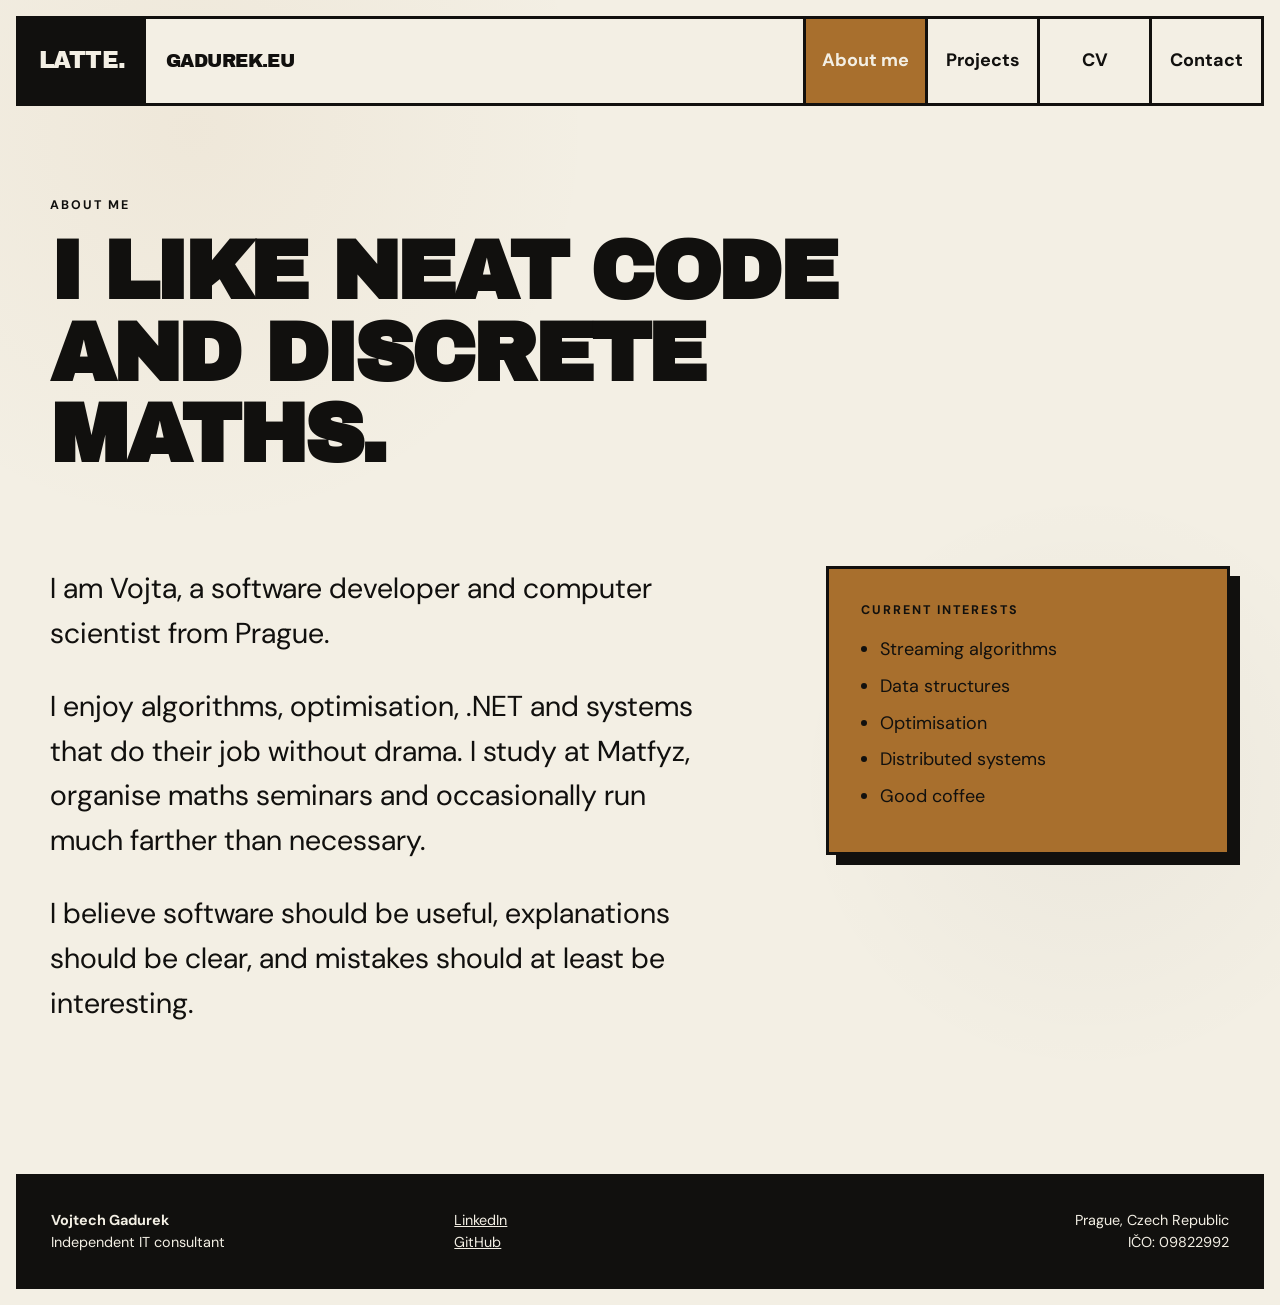
==== about-me/index.html @ 0bbaf5ac "Complete multi-page latte consultancy site" ====
<!doctype html>
<html lang="en">
<head>
  <meta charset="utf-8"><meta name="viewport" content="width=device-width, initial-scale=1">
  <meta name="description" content="About Vojtech Gadurek, an independent software consultant and computer scientist in Prague.">
  <title>About me — Vojtech Gadurek</title>
  <link rel="icon" href="/assets/latte-logo.png"><link rel="stylesheet" href="/assets/styles.css">
</head>
<body>
  <a class="skip-link" href="#main">Skip to content</a>
  <header class="site-header">
    <a class="brand" href="/"><span class="brand-mark">LATTE.</span><span class="brand-name">GADUREK.EU</span></a>
    <button class="menu-button" type="button" aria-expanded="false" aria-controls="site-nav">Menu</button>
    <nav id="site-nav" class="site-nav" aria-label="Main navigation"><a aria-current="page" href="/about-me/">About me</a><a href="/projects/">Projects</a><a href="/cv/">CV</a><a href="/contact/">Contact</a></nav>
  </header>
  <main id="main" class="page-shell inner-page">
    <header class="page-title"><p class="eyebrow">About me</p><h1>I like neat code<br>and discrete maths.</h1></header>
    <div class="about-layout">
      <div class="prose large-prose">
        <p>I am Vojta, a software developer and computer scientist from Prague.</p>
        <p>I enjoy algorithms, optimisation, .NET and systems that do their job without drama. I study at Matfyz, organise maths seminars and occasionally run much farther than necessary.</p>
        <p>I believe software should be useful, explanations should be clear, and mistakes should at least be interesting.</p>
      </div>
      <aside class="fact-card">
        <p class="eyebrow">Current interests</p>
        <ul><li>Streaming algorithms</li><li>Data structures</li><li>Optimisation</li><li>Distributed systems</li><li>Good coffee</li></ul>
      </aside>
    </div>
  </main>
  <footer class="site-footer"><div><strong>Vojtech Gadurek</strong><br>Independent IT consultant</div><div><a href="https://www.linkedin.com/in/vojtech-gadurek">LinkedIn</a><br><a href="https://github.com/vojtechgadurek">GitHub</a></div><div>Prague, Czech Republic<br>IČO: 09822992</div></footer>
  <script src="/assets/site.js"></script>
</body>
</html>
---- assets/styles.css ----
@import url('https://fonts.googleapis.com/css2?family=Archivo+Black&family=DM+Sans:wght@400;500;700&display=swap');

:root {
  --ink: #11100e;
  --paper: #f3efe4;
  --brown: #a86f2d;
  --white: #fffdf7;
  --line: 3px solid var(--ink);
  --display: "Archivo Black", Impact, sans-serif;
  --body: "DM Sans", Arial, sans-serif;
}

* { box-sizing: border-box; }
html { scroll-behavior: smooth; }
body {
  margin: 0;
  color: var(--ink);
  background:
    radial-gradient(circle at 15% 10%, rgba(168,111,45,.06), transparent 25%),
    radial-gradient(circle at 85% 60%, rgba(17,16,14,.035), transparent 22%),
    var(--paper);
  font-family: var(--body);
  font-size: 18px;
  line-height: 1.55;
}
a { color: inherit; }
img { display: block; max-width: 100%; }
.skip-link { position: fixed; left: 1rem; top: -5rem; z-index: 10; padding: .6rem 1rem; background: var(--ink); color: var(--white); }
.skip-link:focus { top: 1rem; }
.page-shell { width: min(1180px, calc(100% - 48px)); margin: 0 auto; }

.site-header {
  width: min(1280px, calc(100% - 32px));
  min-height: 90px;
  margin: 16px auto 0;
  border: var(--line);
  display: flex;
  align-items: stretch;
  justify-content: space-between;
  background: var(--paper);
}
.brand { display: flex; align-items: stretch; text-decoration: none; font-family: var(--display); letter-spacing: -.03em; }
.brand-mark { display: grid; place-items: center; padding: 0 1.25rem; color: var(--paper); background: var(--ink); font-size: 1.45rem; }
.brand-name { display: grid; place-items: center; padding: 0 1.25rem; font-size: 1.15rem; }
.site-nav { display: flex; align-items: stretch; }
.site-nav a { display: grid; place-items: center; min-width: 112px; padding: 0 1rem; border-left: var(--line); font-weight: 700; text-decoration: none; }
.site-nav a:hover, .site-nav a[aria-current="page"] { color: var(--paper); background: var(--brown); }
.menu-button { display: none; border: 0; border-left: var(--line); background: transparent; padding: 0 1.2rem; font: 700 1rem var(--body); }

.hero { min-height: 720px; display: grid; grid-template-columns: 1.1fr .9fr; align-items: center; gap: 5vw; padding-block: 70px; }
.eyebrow { margin: 0 0 1rem; font-weight: 700; font-size: .78rem; letter-spacing: .16em; text-transform: uppercase; }
h1, h2, h3 { font-family: var(--display); line-height: .98; letter-spacing: -.04em; text-transform: uppercase; }
h1 { margin: 0; font-size: clamp(3.7rem, 7vw, 7.2rem); }
h2 { margin: 0; font-size: clamp(2.2rem, 4vw, 4.2rem); }
h3 { font-size: 1.45rem; }
.lead { max-width: 670px; margin: 2rem 0; font-size: clamp(1.15rem, 2vw, 1.45rem); }
.actions { display: flex; align-items: center; gap: 1.5rem; flex-wrap: wrap; }
.button { display: inline-block; padding: .9rem 1.25rem; border: var(--line); color: var(--paper); background: var(--ink); box-shadow: 6px 6px 0 var(--brown); font: 700 1rem var(--body); text-decoration: none; cursor: pointer; }
.button:hover, .button:focus-visible { color: var(--ink); background: var(--brown); box-shadow: 3px 3px 0 var(--ink); transform: translate(3px, 3px); }
.text-link { font-weight: 700; text-underline-offset: .22em; }
.hero-logo { position: relative; margin: 0; transform: rotate(1.5deg); filter: contrast(1.05); }
.hero-logo::before { content: ""; position: absolute; inset: -12px 10px 12px -12px; border: var(--line); z-index: -1; background: var(--brown); }

.services { border-top: var(--line); padding-block: 90px; }
.section-heading { display: grid; grid-template-columns: .5fr 1fr; margin-bottom: 3rem; }
.service-grid { display: grid; grid-template-columns: repeat(3, 1fr); gap: 1.2rem; }
.service-card { min-height: 310px; padding: 1.5rem; border: var(--line); display: flex; flex-direction: column; background: var(--paper); }
.service-card.brown { background: var(--brown); }
.service-card h3 { margin: auto 0 1rem; }
.service-card p { margin: 0; }
.card-number { width: 2.8rem; height: 2.8rem; display: grid; place-items: center; border: 2px solid var(--ink); border-radius: 50%; font-weight: 700; }

.proof { margin-block: 40px 110px; padding: 4rem; border: var(--line); background: var(--brown); display: grid; grid-template-columns: .7fr 1fr; align-items: center; gap: 5vw; }
.proof > div > p:not(.eyebrow) { max-width: 620px; }
.stamp { justify-self: center; width: 210px; height: 210px; display: grid; place-items: center; border: 5px double var(--ink); border-radius: 50%; font-family: var(--display); font-size: 1.5rem; line-height: 1.1; text-align: center; transform: rotate(-8deg); }

.inner-page { min-height: 70vh; padding-block: 90px 120px; }
.page-title { max-width: 980px; margin-bottom: 90px; }
.page-title h1 { font-size: clamp(3.4rem, 6.5vw, 6.5rem); }
.about-layout, .contact-layout { display: grid; grid-template-columns: 1.25fr .75fr; gap: 8vw; align-items: start; }
.large-prose { font-size: clamp(1.25rem, 2.5vw, 1.8rem); }
.large-prose p:first-child { margin-top: 0; }
.fact-card, .contact-note { padding: 2rem; border: var(--line); background: var(--brown); box-shadow: 10px 10px 0 var(--ink); }
.fact-card ul, .contact-note ul { margin: 0; padding-left: 1.2rem; }
.fact-card li, .contact-note li { margin: .55rem 0; }

.project-list { border-top: var(--line); }
.project-item { display: grid; grid-template-columns: .35fr 1fr; gap: 4vw; padding: 3.2rem 0; border-bottom: var(--line); }
.project-item h2 { font-size: clamp(2rem, 4vw, 3.8rem); }
.project-item p { max-width: 760px; }
.project-meta, .tags { font-size: .8rem; font-weight: 700; letter-spacing: .1em; text-transform: uppercase; }
.tags { color: #6d481e; }

.cv-title { display: flex; justify-content: space-between; align-items: end; max-width: none; }
.cv-section { display: grid; grid-template-columns: .35fr 1fr; gap: 4vw; padding: 3rem 0; border-top: var(--line); }
.cv-section > h2 { font-size: 1.6rem; }
.timeline article { display: grid; grid-template-columns: 190px 1fr; gap: 2rem; padding: 0 0 2.5rem; }
.timeline h3 { margin: 0 0 .6rem; font-size: 1.3rem; }
.timeline p { margin: 0; }
.date { font-size: .82rem; font-weight: 700; letter-spacing: .06em; text-transform: uppercase; }
.skills-strip p { margin: 0; font-size: 1.25rem; font-weight: 700; }

.contact-form { display: grid; gap: 1.3rem; }
.field { display: grid; gap: .45rem; }
.field label { font-weight: 700; }
.field input, .field textarea { width: 100%; padding: .9rem; border: var(--line); border-radius: 0; color: var(--ink); background: var(--white); font: inherit; }
.field input:focus, .field textarea:focus { outline: 4px solid var(--brown); outline-offset: 2px; }
.contact-form .button { justify-self: start; }
.form-note, .small { font-size: .85rem; }

.site-footer { width: min(1280px, calc(100% - 32px)); margin: 0 auto 16px; padding: 2rem; border: var(--line); color: var(--paper); background: var(--ink); display: grid; grid-template-columns: 1fr 1fr 1fr; gap: 2rem; font-size: .9rem; }
.site-footer > div:last-child { text-align: right; }

@media (max-width: 850px) {
  body { font-size: 16px; }
  .page-shell { width: min(100% - 30px, 680px); }
  .site-header { position: relative; min-height: 70px; }
  .brand-name { display: none; }
  .menu-button { display: block; }
  .site-nav { display: none; position: absolute; left: -3px; right: -3px; top: 67px; z-index: 5; border: var(--line); background: var(--paper); }
  .site-nav.is-open { display: grid; }
  .site-nav a { min-height: 58px; border: 0; border-bottom: 2px solid var(--ink); }
  .site-nav a:last-child { border-bottom: 0; }
  .hero { min-height: auto; grid-template-columns: 1fr; padding-block: 60px 80px; }
  .hero-logo { width: min(88vw, 500px); margin: 20px auto 0; }
  .section-heading, .service-grid, .proof, .about-layout, .contact-layout, .project-item, .cv-section { grid-template-columns: 1fr; }
  .section-heading, .page-title { margin-bottom: 50px; }
  .service-card { min-height: 245px; }
  .proof { padding: 2.2rem; }
  .stamp { width: 160px; height: 160px; font-size: 1.2rem; }
  .cv-title { display: grid; gap: 2rem; justify-items: start; }
  .timeline article { grid-template-columns: 1fr; gap: .4rem; }
  .site-footer { grid-template-columns: 1fr; }
  .site-footer > div:last-child { text-align: left; }
}

@media (prefers-reduced-motion: reduce) { html { scroll-behavior: auto; } }
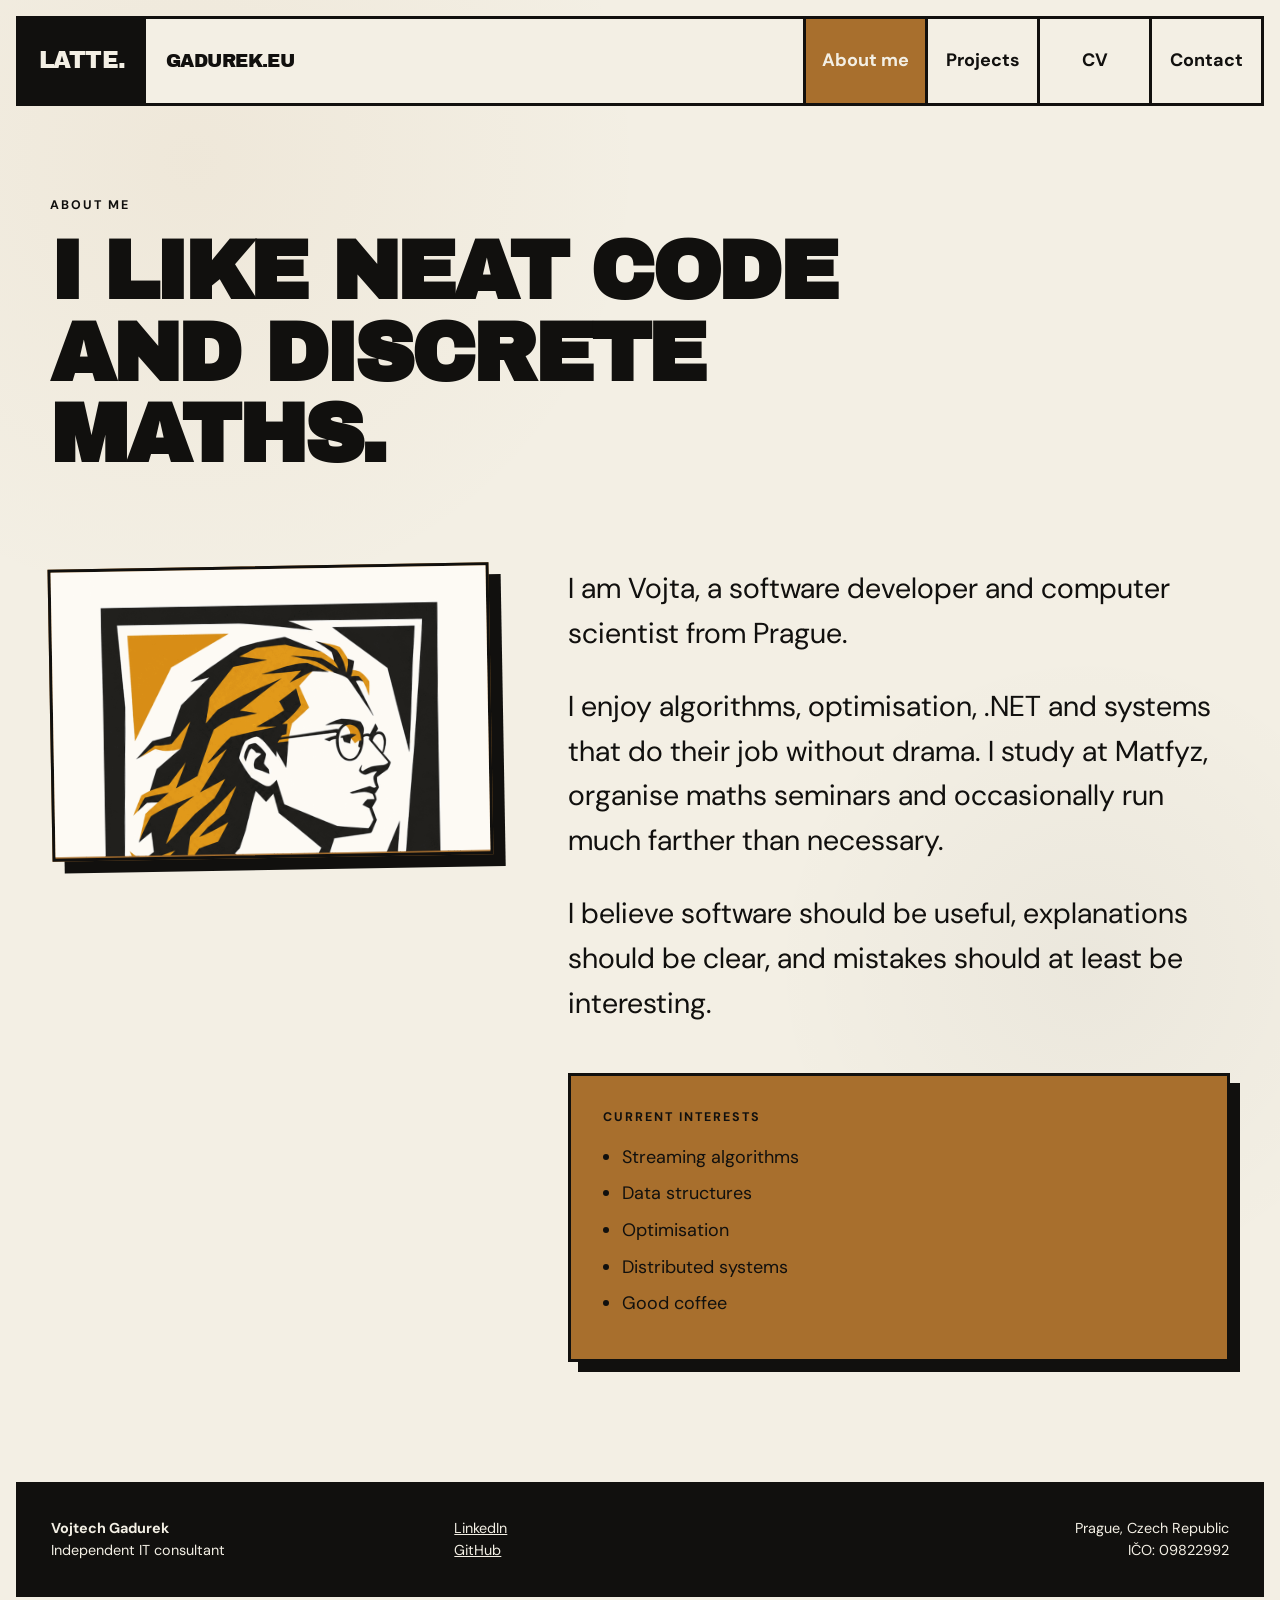
==== commit da6b1bc1: "Refine hero artwork and add portrait" ====
--- a/about-me/index.html
+++ b/about-me/index.html
@@ -16,15 +16,20 @@
   <main id="main" class="page-shell inner-page">
     <header class="page-title"><p class="eyebrow">About me</p><h1>I like neat code<br>and discrete maths.</h1></header>
     <div class="about-layout">
-      <div class="prose large-prose">
-        <p>I am Vojta, a software developer and computer scientist from Prague.</p>
-        <p>I enjoy algorithms, optimisation, .NET and systems that do their job without drama. I study at Matfyz, organise maths seminars and occasionally run much farther than necessary.</p>
-        <p>I believe software should be useful, explanations should be clear, and mistakes should at least be interesting.</p>
+      <figure class="portrait-card">
+        <img src="/assets/vojta-portrait.png" alt="Graphic portrait of Vojtech Gadurek in black, cream and coffee brown">
+      </figure>
+      <div class="about-copy">
+        <div class="prose large-prose">
+          <p>I am Vojta, a software developer and computer scientist from Prague.</p>
+          <p>I enjoy algorithms, optimisation, .NET and systems that do their job without drama. I study at Matfyz, organise maths seminars and occasionally run much farther than necessary.</p>
+          <p>I believe software should be useful, explanations should be clear, and mistakes should at least be interesting.</p>
+        </div>
+        <aside class="fact-card">
+          <p class="eyebrow">Current interests</p>
+          <ul><li>Streaming algorithms</li><li>Data structures</li><li>Optimisation</li><li>Distributed systems</li><li>Good coffee</li></ul>
+        </aside>
       </div>
-      <aside class="fact-card">
-        <p class="eyebrow">Current interests</p>
-        <ul><li>Streaming algorithms</li><li>Data structures</li><li>Optimisation</li><li>Distributed systems</li><li>Good coffee</li></ul>
-      </aside>
     </div>
   </main>
   <footer class="site-footer"><div><strong>Vojtech Gadurek</strong><br>Independent IT consultant</div><div><a href="https://www.linkedin.com/in/vojtech-gadurek">LinkedIn</a><br><a href="https://github.com/vojtechgadurek">GitHub</a></div><div>Prague, Czech Republic<br>IČO: 09822992</div></footer>
--- a/assets/styles.css
+++ b/assets/styles.css
@@ -47,7 +47,26 @@
 .site-nav a:hover, .site-nav a[aria-current="page"] { color: var(--paper); background: var(--brown); }
 .menu-button { display: none; border: 0; border-left: var(--line); background: transparent; padding: 0 1.2rem; font: 700 1rem var(--body); }
 
-.hero { min-height: 720px; display: grid; grid-template-columns: 1.1fr .9fr; align-items: center; gap: 5vw; padding-block: 70px; }
+.hero {
+  position: relative;
+  isolation: isolate;
+  min-height: 720px;
+  display: flex;
+  align-items: center;
+  overflow: hidden;
+  padding-block: 70px;
+}
+.hero::before {
+  content: "";
+  position: absolute;
+  inset: 0;
+  z-index: -1;
+  background: url('/assets/latte-logo.png') no-repeat 96% 50% / 52% auto;
+  opacity: .14;
+  filter: contrast(1.15);
+  mix-blend-mode: multiply;
+}
+.hero-copy { position: relative; max-width: 760px; }
 .eyebrow { margin: 0 0 1rem; font-weight: 700; font-size: .78rem; letter-spacing: .16em; text-transform: uppercase; }
 h1, h2, h3 { font-family: var(--display); line-height: .98; letter-spacing: -.04em; text-transform: uppercase; }
 h1 { margin: 0; font-size: clamp(3.7rem, 7vw, 7.2rem); }
@@ -58,9 +77,6 @@
 .button { display: inline-block; padding: .9rem 1.25rem; border: var(--line); color: var(--paper); background: var(--ink); box-shadow: 6px 6px 0 var(--brown); font: 700 1rem var(--body); text-decoration: none; cursor: pointer; }
 .button:hover, .button:focus-visible { color: var(--ink); background: var(--brown); box-shadow: 3px 3px 0 var(--ink); transform: translate(3px, 3px); }
 .text-link { font-weight: 700; text-underline-offset: .22em; }
-.hero-logo { position: relative; margin: 0; transform: rotate(1.5deg); filter: contrast(1.05); }
-.hero-logo::before { content: ""; position: absolute; inset: -12px 10px 12px -12px; border: var(--line); z-index: -1; background: var(--brown); }
-
 .services { border-top: var(--line); padding-block: 90px; }
 .section-heading { display: grid; grid-template-columns: .5fr 1fr; margin-bottom: 3rem; }
 .service-grid { display: grid; grid-template-columns: repeat(3, 1fr); gap: 1.2rem; }
@@ -77,9 +93,13 @@
 .inner-page { min-height: 70vh; padding-block: 90px 120px; }
 .page-title { max-width: 980px; margin-bottom: 90px; }
 .page-title h1 { font-size: clamp(3.4rem, 6.5vw, 6.5rem); }
-.about-layout, .contact-layout { display: grid; grid-template-columns: 1.25fr .75fr; gap: 8vw; align-items: start; }
+.about-layout { display: grid; grid-template-columns: .8fr 1.2fr; gap: 6vw; align-items: start; }
+.contact-layout { display: grid; grid-template-columns: 1.25fr .75fr; gap: 8vw; align-items: start; }
 .large-prose { font-size: clamp(1.25rem, 2.5vw, 1.8rem); }
 .large-prose p:first-child { margin-top: 0; }
+.portrait-card { margin: 0; border: var(--line); background: var(--brown); box-shadow: 12px 12px 0 var(--ink); transform: rotate(-1deg); }
+.portrait-card img { width: 100%; aspect-ratio: 1.52 / 1; object-fit: cover; object-position: center; }
+.about-copy .fact-card { margin-top: 3rem; }
 .fact-card, .contact-note { padding: 2rem; border: var(--line); background: var(--brown); box-shadow: 10px 10px 0 var(--ink); }
 .fact-card ul, .contact-note ul { margin: 0; padding-left: 1.2rem; }
 .fact-card li, .contact-note li { margin: .55rem 0; }
@@ -121,8 +141,8 @@
   .site-nav.is-open { display: grid; }
   .site-nav a { min-height: 58px; border: 0; border-bottom: 2px solid var(--ink); }
   .site-nav a:last-child { border-bottom: 0; }
-  .hero { min-height: auto; grid-template-columns: 1fr; padding-block: 60px 80px; }
-  .hero-logo { width: min(88vw, 500px); margin: 20px auto 0; }
+  .hero { min-height: 620px; padding-block: 60px 80px; }
+  .hero::before { background-position: 50% 70%; background-size: 115% auto; opacity: .1; }
   .section-heading, .service-grid, .proof, .about-layout, .contact-layout, .project-item, .cv-section { grid-template-columns: 1fr; }
   .section-heading, .page-title { margin-bottom: 50px; }
   .service-card { min-height: 245px; }
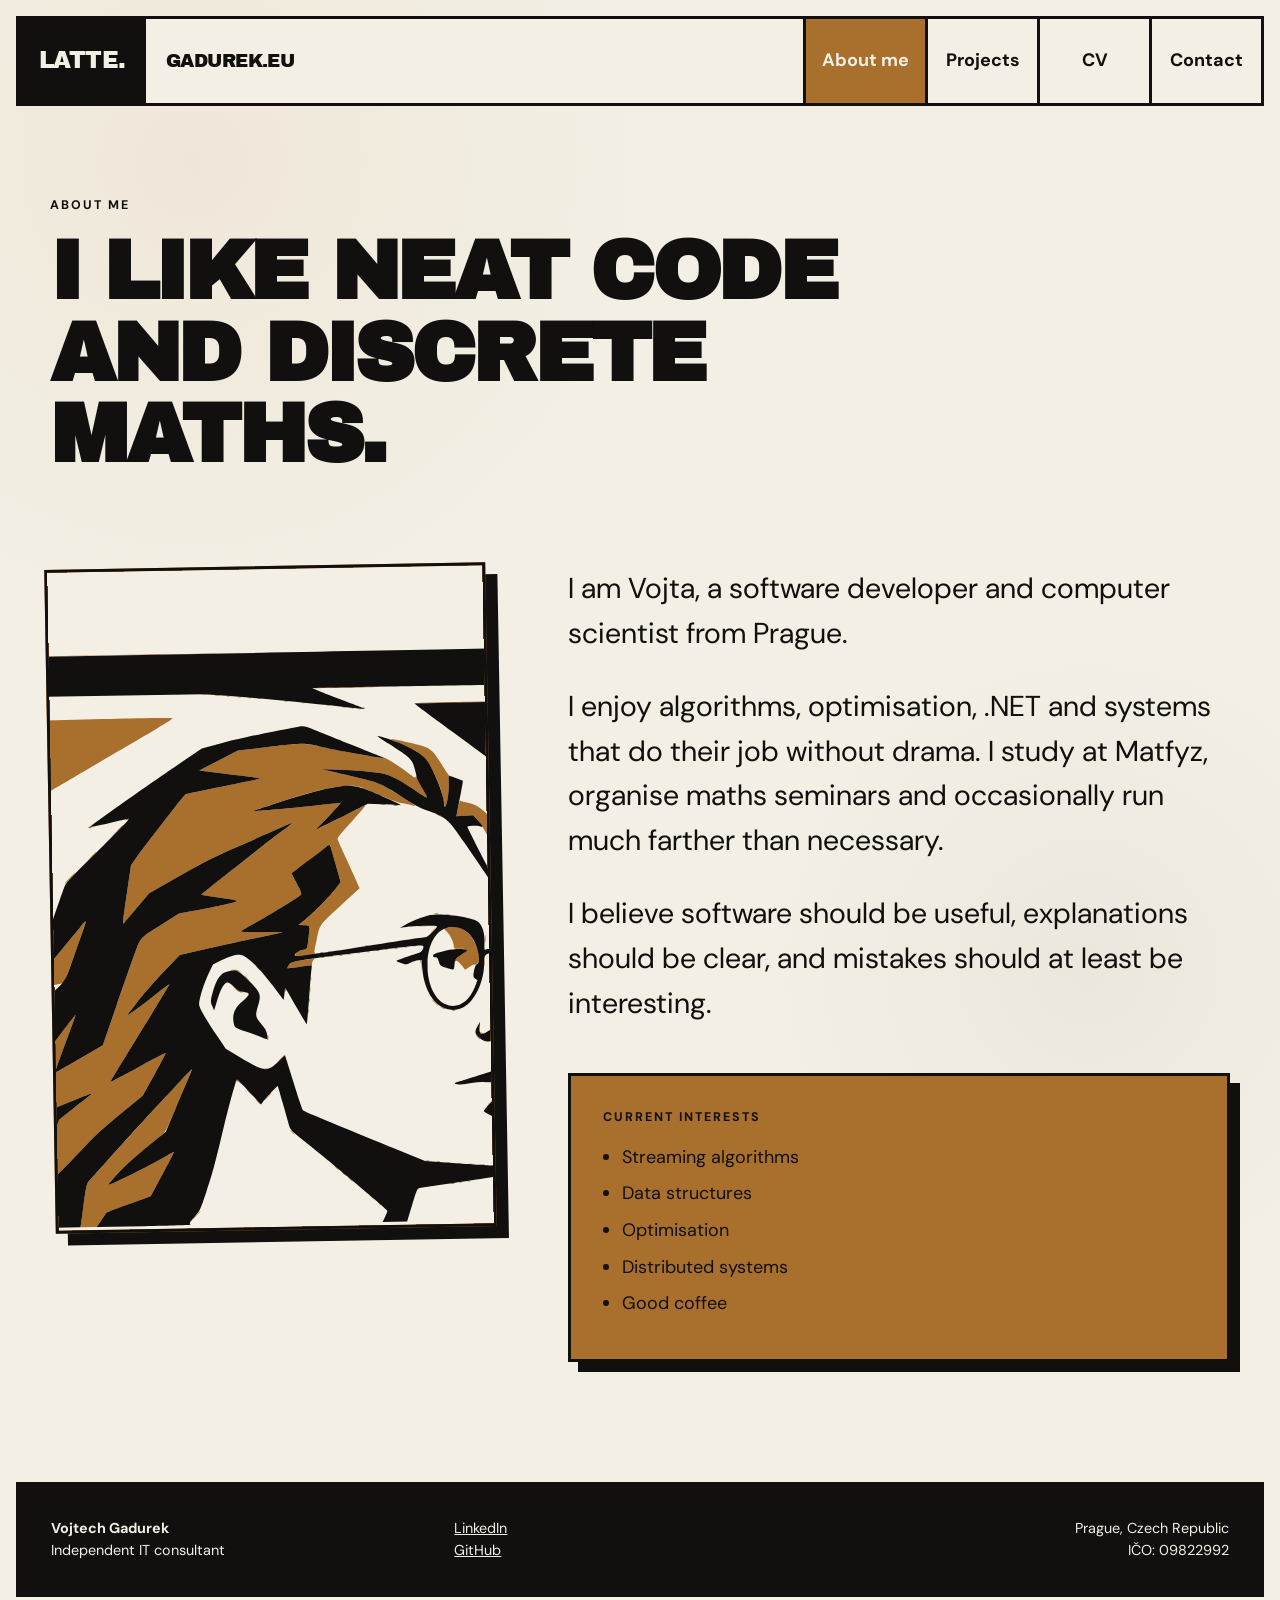
==== commit e765dbb6: "Vectorize artwork and add compact favicon" ====
--- a/about-me/index.html
+++ b/about-me/index.html
@@ -4,7 +4,7 @@
   <meta charset="utf-8"><meta name="viewport" content="width=device-width, initial-scale=1">
   <meta name="description" content="About Vojtech Gadurek, an independent software consultant and computer scientist in Prague.">
   <title>About me — Vojtech Gadurek</title>
-  <link rel="icon" href="/assets/latte-logo.png"><link rel="stylesheet" href="/assets/styles.css">
+  <link rel="icon" href="/assets/favicon.svg" type="image/svg+xml"><link rel="stylesheet" href="/assets/styles.css">
 </head>
 <body>
   <a class="skip-link" href="#main">Skip to content</a>
@@ -17,7 +17,7 @@
     <header class="page-title"><p class="eyebrow">About me</p><h1>I like neat code<br>and discrete maths.</h1></header>
     <div class="about-layout">
       <figure class="portrait-card">
-        <img src="/assets/vojta-portrait.png" alt="Graphic portrait of Vojtech Gadurek in black, cream and coffee brown">
+        <img src="/assets/vojta-portrait.svg" width="1000" height="658" alt="Graphic portrait of Vojtech Gadurek in black, cream and coffee brown">
       </figure>
       <div class="about-copy">
         <div class="prose large-prose">
--- a/assets/styles.css
+++ b/assets/styles.css
@@ -11,8 +11,10 @@
 }
 
 * { box-sizing: border-box; }
-html { scroll-behavior: smooth; }
+html { max-width: 100%; overflow-x: hidden; scroll-behavior: smooth; }
 body {
+  max-width: 100%;
+  overflow-x: hidden;
   margin: 0;
   color: var(--ink);
   background:
@@ -25,6 +27,8 @@
 }
 a { color: inherit; }
 img { display: block; max-width: 100%; }
+main, section, article, header, footer, nav, div, form { min-width: 0; }
+h1, h2, h3, p, li, a, button, label { overflow-wrap: anywhere; }
 .skip-link { position: fixed; left: 1rem; top: -5rem; z-index: 10; padding: .6rem 1rem; background: var(--ink); color: var(--white); }
 .skip-link:focus { top: 1rem; }
 .page-shell { width: min(1180px, calc(100% - 48px)); margin: 0 auto; }
@@ -61,7 +65,7 @@
   position: absolute;
   inset: 0;
   z-index: -1;
-  background: url('/assets/latte-logo.png') no-repeat 96% 50% / 52% auto;
+  background: url('/assets/latte-logo.svg') no-repeat 96% 50% / 52% auto;
   opacity: .14;
   filter: contrast(1.15);
   mix-blend-mode: multiply;
@@ -143,15 +147,39 @@
   .site-nav a:last-child { border-bottom: 0; }
   .hero { min-height: 620px; padding-block: 60px 80px; }
   .hero::before { background-position: 50% 70%; background-size: 115% auto; opacity: .1; }
+  h1 { font-size: clamp(2.55rem, 13vw, 4.6rem); line-height: 1.02; }
+  .page-title h1 { font-size: clamp(2.35rem, 12vw, 4.2rem); line-height: 1.02; }
+  h2, .project-item h2 { font-size: clamp(1.9rem, 9.5vw, 3.2rem); line-height: 1.03; }
+  h3, .timeline h3 { font-size: clamp(1.15rem, 5.8vw, 1.45rem); line-height: 1.08; }
+  .eyebrow, .project-meta, .tags { letter-spacing: .1em; }
+  .lead, .large-prose { font-size: clamp(1.05rem, 5vw, 1.35rem); }
+  .actions { align-items: flex-start; flex-direction: column; gap: 1.15rem; }
+  .actions > *, .button { max-width: 100%; }
   .section-heading, .service-grid, .proof, .about-layout, .contact-layout, .project-item, .cv-section { grid-template-columns: 1fr; }
   .section-heading, .page-title { margin-bottom: 50px; }
   .service-card { min-height: 245px; }
-  .proof { padding: 2.2rem; }
+  .proof { padding: clamp(1.35rem, 7vw, 2.2rem); }
   .stamp { width: 160px; height: 160px; font-size: 1.2rem; }
+  .portrait-card { box-shadow: 6px 6px 0 var(--ink); transform: none; }
+  .fact-card, .contact-note { padding: clamp(1.25rem, 6vw, 2rem); box-shadow: 6px 6px 0 var(--ink); }
   .cv-title { display: grid; gap: 2rem; justify-items: start; }
   .timeline article { grid-template-columns: 1fr; gap: .4rem; }
   .site-footer { grid-template-columns: 1fr; }
   .site-footer > div:last-child { text-align: left; }
 }
 
+@media (max-width: 400px) {
+  .page-shell { width: calc(100% - 24px); }
+  .site-header { width: calc(100% - 16px); min-height: 64px; margin-top: 8px; }
+  .brand-mark { padding-inline: .8rem; font-size: 1.08rem; }
+  .menu-button { padding-inline: .85rem; font-size: .9rem; }
+  .site-nav { top: 61px; }
+  .hero { min-height: 560px; padding-block: 48px 64px; }
+  .inner-page { padding-block: 60px 80px; }
+  .services { padding-block: 65px; }
+  .service-card { min-height: 220px; padding: 1.2rem; }
+  .proof { margin-bottom: 75px; }
+  .site-footer { width: calc(100% - 16px); margin-bottom: 8px; padding: 1.35rem; gap: 1.35rem; }
+}
+
 @media (prefers-reduced-motion: reduce) { html { scroll-behavior: auto; } }
